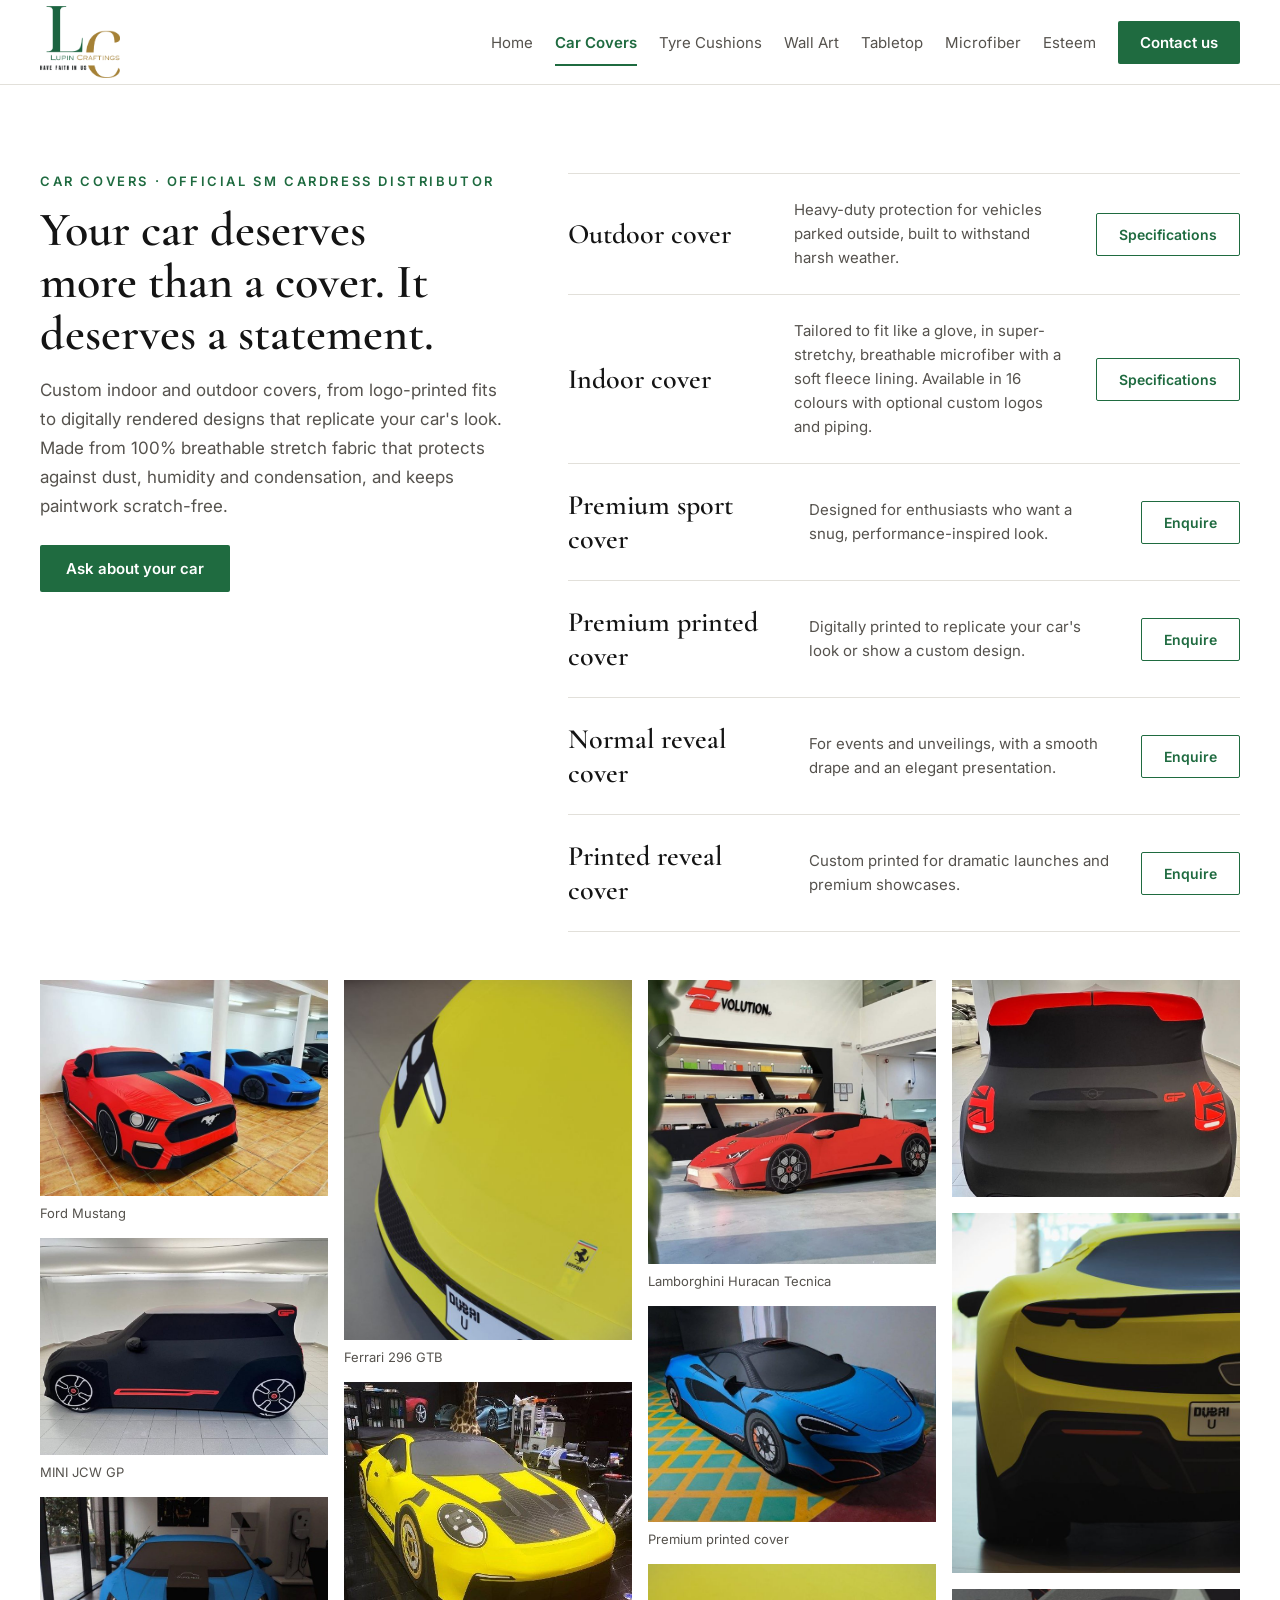
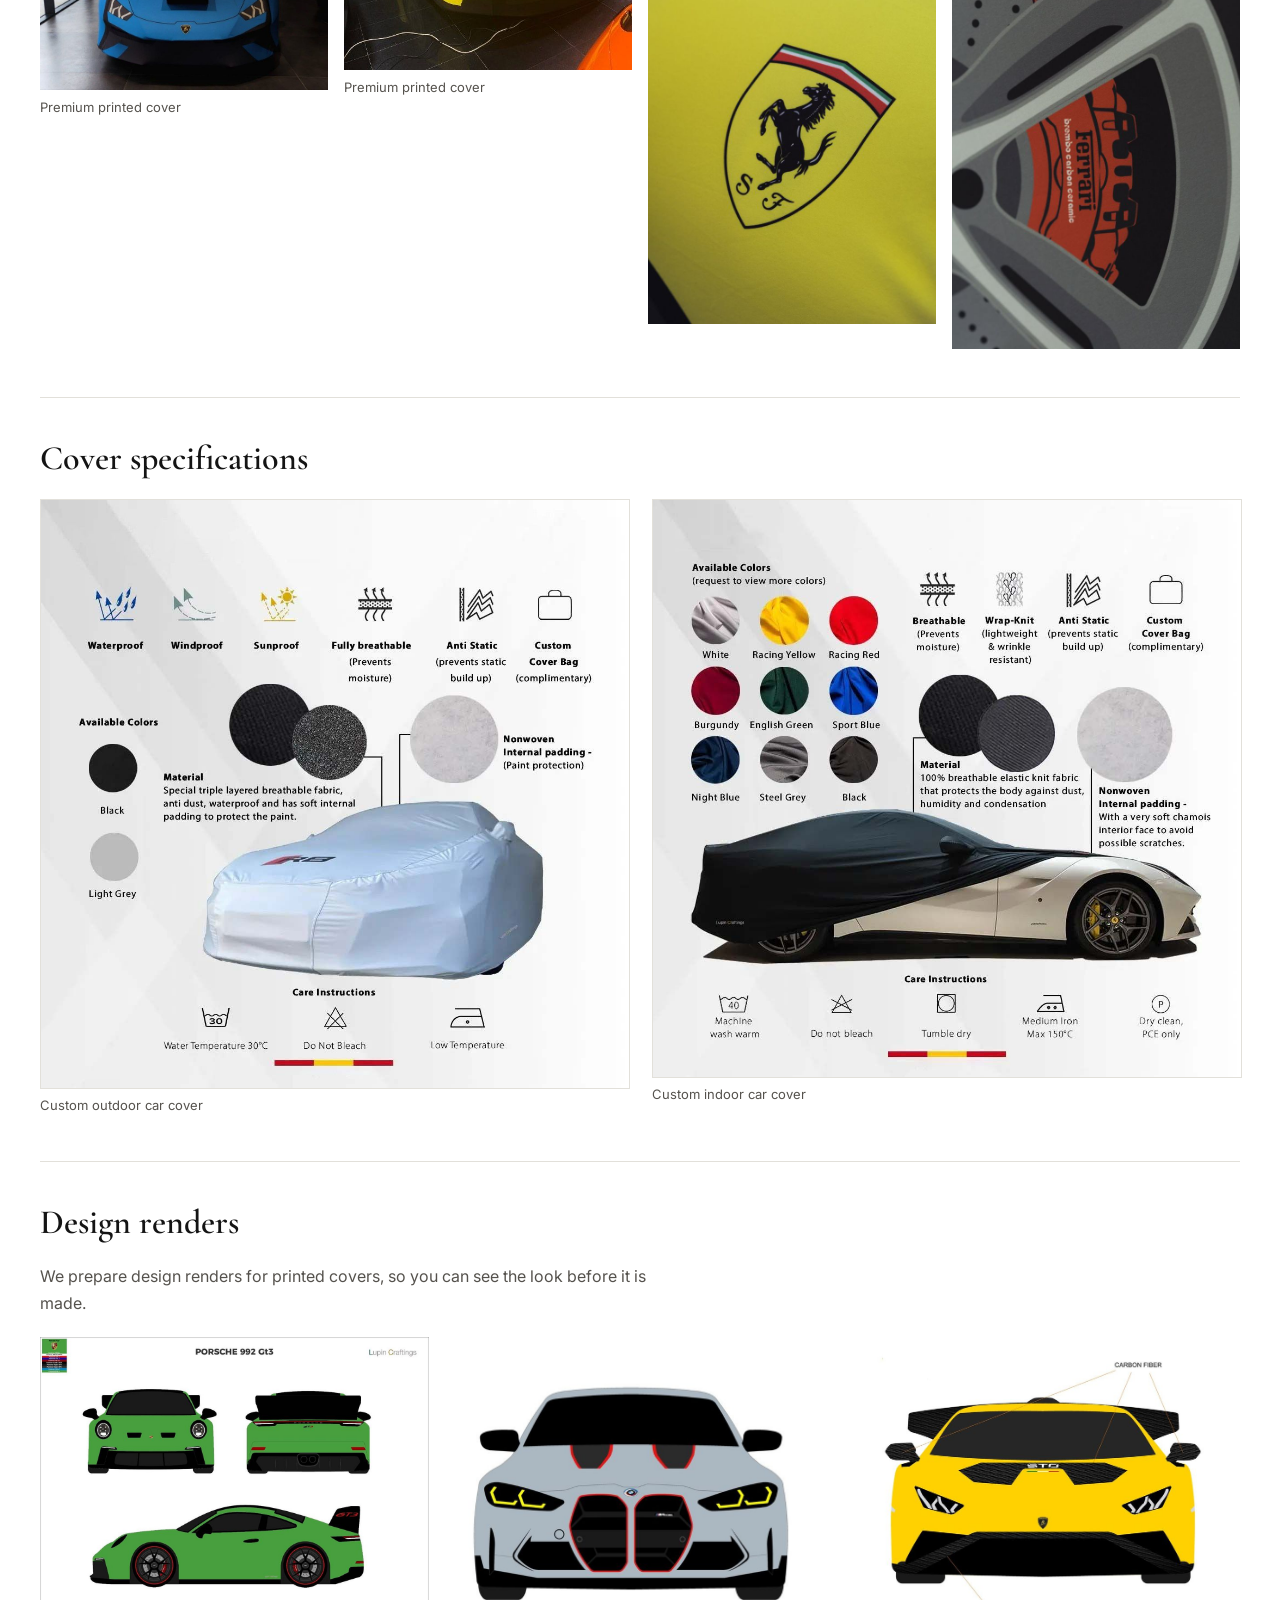
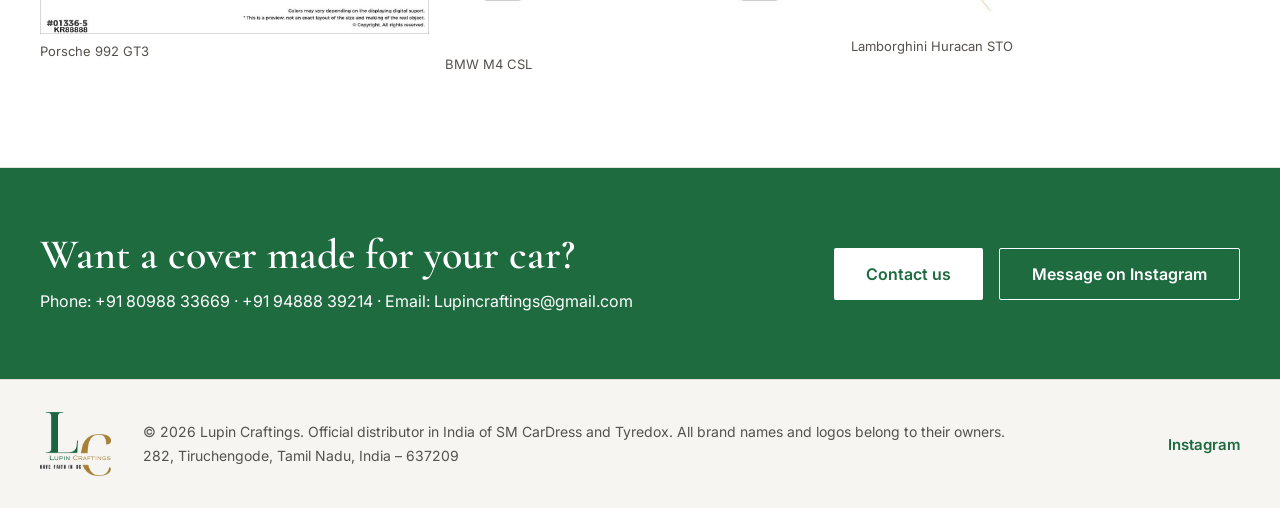
==== car-covers.html @ 6bae972b "Add files via upload" ====
<!doctype html>
<html lang="en">
<head>
<meta charset="utf-8">
<meta name="viewport" content="width=device-width, initial-scale=1">
<title>Car Covers | Lupin Craftings</title>
<meta name="description" content="Custom indoor and outdoor car covers. Official SM CarDress distributor in India.">
<link rel="icon" href="images/lc-logo.png">
<link rel="preconnect" href="https://fonts.googleapis.com">
<link rel="preconnect" href="https://fonts.gstatic.com" crossorigin>
<link rel="stylesheet" href="https://fonts.googleapis.com/css2?family=Cormorant+Garamond:wght@500;600;700&family=Inter:wght@400;500;600&display=swap">
<link rel="stylesheet" href="css/style.css">
</head>
<body>
<div style="width:100%;background:#FFFFFF;color:#141414;font-family:'Inter',system-ui,sans-serif">

  <div id="site-header" data-active="covers"></div>

  <!-- CAR COVERS -->
  <div id="covers" style="border-bottom:1px solid #E2E0DA">
    <div style="max-width:1200px;margin:0 auto;padding:88px 24px;display:flex;flex-direction:column;gap:48px">
<div style="display:flex;flex-wrap:wrap;gap:56px"><div style="flex:1 1 340px;min-width:0;display:flex;flex-direction:column;gap:16px"><div style="font-size:13px;font-weight:600;letter-spacing:0.2em;text-transform:uppercase;color:#1F6B40">Car covers · Official SM CarDress distributor</div><h1 style="margin:0;font-family:'Cormorant Garamond',serif;font-weight:600;font-size:48px;line-height:1.08;text-wrap:balance">Your car deserves more than a cover. It deserves a statement.</h1><p style="margin:0;font-size:17px;line-height:1.7;color:#55524D">Custom indoor and outdoor covers, from logo-printed fits to digitally rendered designs that replicate your car's look. Made from 100% breathable stretch fabric that protects against dust, humidity and condensation, and keeps paintwork scratch-free.</p><div style="padding-top:8px"><a href="contact.html" style="display:inline-block;padding:14px 26px;background:#1F6B40;color:#FFFFFF;font-weight:600;font-size:15px;border-radius:2px">Ask about your car</a></div></div><div style="flex:1.6 1 460px;min-width:0;display:flex;flex-direction:column"><div style="display:flex;flex-wrap:wrap;align-items:center;gap:12px 28px;padding:24px 0;border-top:1px solid #E2E0DA"><h3 style="margin:0;flex:1 1 180px;min-width:0;font-family:'Cormorant Garamond',serif;font-weight:600;font-size:28px">Outdoor cover</h3><p style="margin:0;flex:2 1 240px;min-width:0;font-size:15px;line-height:1.6;color:#55524D">Heavy-duty protection for vehicles parked outside, built to withstand harsh weather.</p><a href="#cover-specs" style="padding:12px 22px;border:1px solid #1F6B40;color:#1F6B40;font-weight:600;font-size:14px;border-radius:2px">Specifications</a></div><div style="display:flex;flex-wrap:wrap;align-items:center;gap:12px 28px;padding:24px 0;border-top:1px solid #E2E0DA"><h3 style="margin:0;flex:1 1 180px;min-width:0;font-family:'Cormorant Garamond',serif;font-weight:600;font-size:28px">Indoor cover</h3><p style="margin:0;flex:2 1 240px;min-width:0;font-size:15px;line-height:1.6;color:#55524D">Tailored to fit like a glove, in super-stretchy, breathable microfiber with a soft fleece lining. Available in 16 colours with optional custom logos and piping.</p><a href="#cover-specs" style="padding:12px 22px;border:1px solid #1F6B40;color:#1F6B40;font-weight:600;font-size:14px;border-radius:2px">Specifications</a></div><div style="display:flex;flex-wrap:wrap;align-items:center;gap:12px 28px;padding:24px 0;border-top:1px solid #E2E0DA"><h3 style="margin:0;flex:1 1 180px;min-width:0;font-family:'Cormorant Garamond',serif;font-weight:600;font-size:28px">Premium sport cover</h3><p style="margin:0;flex:2 1 240px;min-width:0;font-size:15px;line-height:1.6;color:#55524D">Designed for enthusiasts who want a snug, performance-inspired look.</p><a href="contact.html" style="padding:12px 22px;border:1px solid #1F6B40;color:#1F6B40;font-weight:600;font-size:14px;border-radius:2px">Enquire</a></div><div style="display:flex;flex-wrap:wrap;align-items:center;gap:12px 28px;padding:24px 0;border-top:1px solid #E2E0DA"><h3 style="margin:0;flex:1 1 180px;min-width:0;font-family:'Cormorant Garamond',serif;font-weight:600;font-size:28px">Premium printed cover</h3><p style="margin:0;flex:2 1 240px;min-width:0;font-size:15px;line-height:1.6;color:#55524D">Digitally printed to replicate your car's look or show a custom design.</p><a href="contact.html" style="padding:12px 22px;border:1px solid #1F6B40;color:#1F6B40;font-weight:600;font-size:14px;border-radius:2px">Enquire</a></div><div style="display:flex;flex-wrap:wrap;align-items:center;gap:12px 28px;padding:24px 0;border-top:1px solid #E2E0DA"><h3 style="margin:0;flex:1 1 180px;min-width:0;font-family:'Cormorant Garamond',serif;font-weight:600;font-size:28px">Normal reveal cover</h3><p style="margin:0;flex:2 1 240px;min-width:0;font-size:15px;line-height:1.6;color:#55524D">For events and unveilings, with a smooth drape and an elegant presentation.</p><a href="contact.html" style="padding:12px 22px;border:1px solid #1F6B40;color:#1F6B40;font-weight:600;font-size:14px;border-radius:2px">Enquire</a></div><div style="display:flex;flex-wrap:wrap;align-items:center;gap:12px 28px;padding:24px 0;border-top:1px solid #E2E0DA;border-bottom:1px solid #E2E0DA"><h3 style="margin:0;flex:1 1 180px;min-width:0;font-family:'Cormorant Garamond',serif;font-weight:600;font-size:28px">Printed reveal cover</h3><p style="margin:0;flex:2 1 240px;min-width:0;font-size:15px;line-height:1.6;color:#55524D">Custom printed for dramatic launches and premium showcases.</p><a href="contact.html" style="padding:12px 22px;border:1px solid #1F6B40;color:#1F6B40;font-weight:600;font-size:14px;border-radius:2px">Enquire</a></div></div></div><div style="columns:260px;column-gap:16px"><figure style="margin:0 0 16px;break-inside:avoid"><img src="images/cc-mustang.jpg" alt="Printed car cover on a red Ford Mustang" loading="lazy" style="display:block;width:100%;height:auto;background:#ECEBE7"><figcaption style="padding-top:8px;font-size:13px;line-height:1.4;color:#55524D">Ford Mustang</figcaption></figure><figure style="margin:0 0 16px;break-inside:avoid"><img src="images/cc-mini-side.jpg" alt="Black printed cover with red details on a MINI JCW GP" loading="lazy" style="display:block;width:100%;height:auto;background:#ECEBE7"><figcaption style="padding-top:8px;font-size:13px;line-height:1.4;color:#55524D">MINI JCW GP</figcaption></figure><figure style="margin:0 0 16px;break-inside:avoid"><img src="images/cc-lambo-blue.jpg" alt="Blue printed cover on a Lamborghini Huracan" loading="lazy" style="display:block;width:100%;height:auto;background:#ECEBE7"><figcaption style="padding-top:8px;font-size:13px;line-height:1.4;color:#55524D">Premium printed cover</figcaption></figure><figure style="margin:0 0 16px;break-inside:avoid"><img src="images/cc-ferrari-nose.jpg" alt="Yellow printed cover on a Ferrari 296 GTB, front" loading="lazy" style="display:block;width:100%;height:auto;background:#ECEBE7"><figcaption style="padding-top:8px;font-size:13px;line-height:1.4;color:#55524D">Ferrari 296 GTB</figcaption></figure><figure style="margin:0 0 16px;break-inside:avoid"><img src="images/cc-911-yellow.jpg" alt="Yellow and carbon printed cover on a Porsche 911" loading="lazy" style="display:block;width:100%;height:auto;background:#ECEBE7"><figcaption style="padding-top:8px;font-size:13px;line-height:1.4;color:#55524D">Premium printed cover</figcaption></figure><figure style="margin:0 0 16px;break-inside:avoid"><img src="images/cc-huracan-2.jpg" alt="Red printed cover on a Lamborghini Huracan Tecnica" loading="lazy" style="display:block;width:100%;height:auto;background:#ECEBE7"><figcaption style="padding-top:8px;font-size:13px;line-height:1.4;color:#55524D">Lamborghini Huracan Tecnica</figcaption></figure><figure style="margin:0 0 16px;break-inside:avoid"><img src="images/cc-mclaren.jpg" alt="Blue printed cover on a McLaren" loading="lazy" style="display:block;width:100%;height:auto;background:#ECEBE7"><figcaption style="padding-top:8px;font-size:13px;line-height:1.4;color:#55524D">Premium printed cover</figcaption></figure><figure style="margin:0 0 16px;break-inside:avoid"><img src="images/cc-ferrari-badge.jpg" alt="Printed Ferrari badge on a yellow car cover" loading="lazy" style="display:block;width:100%;height:auto;background:#ECEBE7"></figure><figure style="margin:0 0 16px;break-inside:avoid"><img src="images/cc-mini-rear.jpg" alt="MINI JCW GP cover, rear view with printed tail lights" loading="lazy" style="display:block;width:100%;height:auto;background:#ECEBE7"></figure><figure style="margin:0 0 16px;break-inside:avoid"><img src="images/cc-ferrari-rear.jpg" alt="Yellow Ferrari 296 GTB cover, rear view" loading="lazy" style="display:block;width:100%;height:auto;background:#ECEBE7"></figure><figure style="margin:0 0 16px;break-inside:avoid"><img src="images/cc-ferrari-wheel.jpg" alt="Printed wheel and brake caliper detail on a cover" loading="lazy" style="display:block;width:100%;height:auto;background:#ECEBE7"></figure></div><div id="cover-specs" style="display:flex;flex-direction:column;gap:20px;border-top:1px solid #E2E0DA;padding-top:40px">
        <h3 style="margin:0;font-family:'Cormorant Garamond',serif;font-weight:600;font-size:34px">Cover specifications</h3>
        <div style="display:flex;flex-wrap:wrap;gap:24px">
          <figure style="flex:1 1 380px;min-width:0;margin:0"><img src="images/spec-outdoor.jpg" alt="Custom outdoor car cover specifications: waterproof, windproof, sunproof, breathable, anti-static, colours and care" loading="lazy" style="display:block;width:100%;height:auto;border:1px solid #E2E0DA"><figcaption style="padding-top:8px;font-size:13px;color:#55524D">Custom outdoor car cover</figcaption></figure>
          <figure style="flex:1 1 380px;min-width:0;margin:0"><img src="images/spec-indoor.jpg" alt="Custom indoor car cover specifications: breathable, wrap-knit, anti-static, colours and care" loading="lazy" style="display:block;width:100%;height:auto;border:1px solid #E2E0DA"><figcaption style="padding-top:8px;font-size:13px;color:#55524D">Custom indoor car cover</figcaption></figure>
        </div>
      </div>
      <div style="display:flex;flex-direction:column;gap:20px;border-top:1px solid #E2E0DA;padding-top:40px">
        <h3 style="margin:0;font-family:'Cormorant Garamond',serif;font-weight:600;font-size:34px">Design renders</h3>
        <p style="margin:0;font-size:16px;line-height:1.7;color:#55524D;max-width:640px">We prepare design renders for printed covers, so you can see the look before it is made.</p>
        <div style="columns:300px;column-gap:16px"><figure style="margin:0 0 16px;break-inside:avoid"><img src="images/render-gt3.jpg" alt="Render of a green Porsche 992 GT3 in front, rear and side views" loading="lazy" style="display:block;width:100%;height:auto;background:#ECEBE7"><figcaption style="padding-top:8px;font-size:13px;line-height:1.4;color:#55524D">Porsche 992 GT3</figcaption></figure><figure style="margin:0 0 16px;break-inside:avoid"><img src="images/render-m4.jpg" alt="Render of a grey BMW M4 CSL front view" loading="lazy" style="display:block;width:100%;height:auto;background:#ECEBE7"><figcaption style="padding-top:8px;font-size:13px;line-height:1.4;color:#55524D">BMW M4 CSL</figcaption></figure><figure style="margin:0 0 16px;break-inside:avoid"><img src="images/render-sto.jpg" alt="Render of a yellow Lamborghini Huracan STO front view" loading="lazy" style="display:block;width:100%;height:auto;background:#ECEBE7"><figcaption style="padding-top:8px;font-size:13px;line-height:1.4;color:#55524D">Lamborghini Huracan STO</figcaption></figure></div>
      </div>
    </div>
  </div>

  <!-- ENQUIRE -->
  <div style="background:#1F6B40;color:#FFFFFF">
    <div style="max-width:1200px;margin:0 auto;padding:64px 24px;display:flex;flex-wrap:wrap;align-items:center;justify-content:space-between;gap:28px">
      <div style="flex:1 1 420px;min-width:0;display:flex;flex-direction:column;gap:10px">
        <h2 style="margin:0;font-family:'Cormorant Garamond',serif;font-weight:600;font-size:42px;line-height:1.1;text-wrap:balance">Want a cover made for your car?</h2>
        <p style="margin:0;font-size:16px;line-height:1.7"><span data-contact-line></span></p>
      </div>
      <div style="display:flex;flex-wrap:wrap;gap:16px">
        <a href="contact.html" style="padding:16px 32px;background:#FFFFFF;color:#1F6B40;font-weight:600;font-size:16px;border-radius:2px">Contact us</a>
        <a href="https://www.instagram.com/lupin_craftings/" data-instagram style="padding:15px 32px;border:1px solid #FFFFFF;color:#FFFFFF;font-weight:600;font-size:16px;border-radius:2px">Message on Instagram</a>
      </div>
    </div>
  </div>

  <div id="site-footer"></div>

</div>
<script src="js/content.js"></script>
<script src="js/site.js"></script>
</body>
</html>
---- css/style.css ----
body{margin:0;background:#FFFFFF;font-family:'Inter',system-ui,sans-serif;color:#141414}
img{max-width:100%}
[hidden]{display:none!important}
a{color:inherit;text-decoration:none}
a:hover{opacity:.85}
a:focus-visible{outline:2px solid #1F6B40;outline-offset:3px}
button:focus-visible{outline:2px solid #1F6B40;outline-offset:3px}
@keyframes lc-scroll{from{transform:translateX(0)}to{transform:translateX(-50%)}}
.lc-track{animation:lc-scroll 36s linear infinite}
.lc-track:hover{animation-play-state:paused}
@media (prefers-reduced-motion: reduce){.lc-track{animation:none}}

/* Wall art cards: compact on laptops, two per row on phones */
.wa-grid{display:grid;grid-template-columns:repeat(auto-fill,minmax(230px,1fr));gap:20px}
.wa-card{min-width:0;border:1px solid #E2E0DA;display:flex;flex-direction:column;background:#FFFFFF}
.wa-body{padding:16px;display:flex;flex-direction:column;gap:12px;flex:1}
.wa-name{margin:0;font-family:'Cormorant Garamond',serif;font-weight:600;font-size:22px;line-height:1.15}
@media (max-width:640px){
  .wa-grid{grid-template-columns:repeat(2,minmax(0,1fr));gap:12px}
  .wa-body{padding:12px;gap:10px}
  .wa-name{font-size:18px}
  .wa-body button{padding:8px 10px!important;min-height:40px!important;font-size:13px!important}
  .wa-body p{font-size:12.5px!important}
}
@media (max-width:640px){ .wa-feat{height:110px!important} }
.home-grid{display:grid;grid-template-columns:repeat(auto-fill,minmax(240px,1fr));gap:20px}
.home-grid a>div{padding:18px!important}
@media (max-width:640px){
  .home-grid{grid-template-columns:repeat(2,minmax(0,1fr));gap:12px}
  .home-grid a>div{padding:12px!important}
  .home-grid h3{font-size:20px!important}
  .home-grid p{font-size:13px!important}
  .home-h1{font-size:40px!important}
}
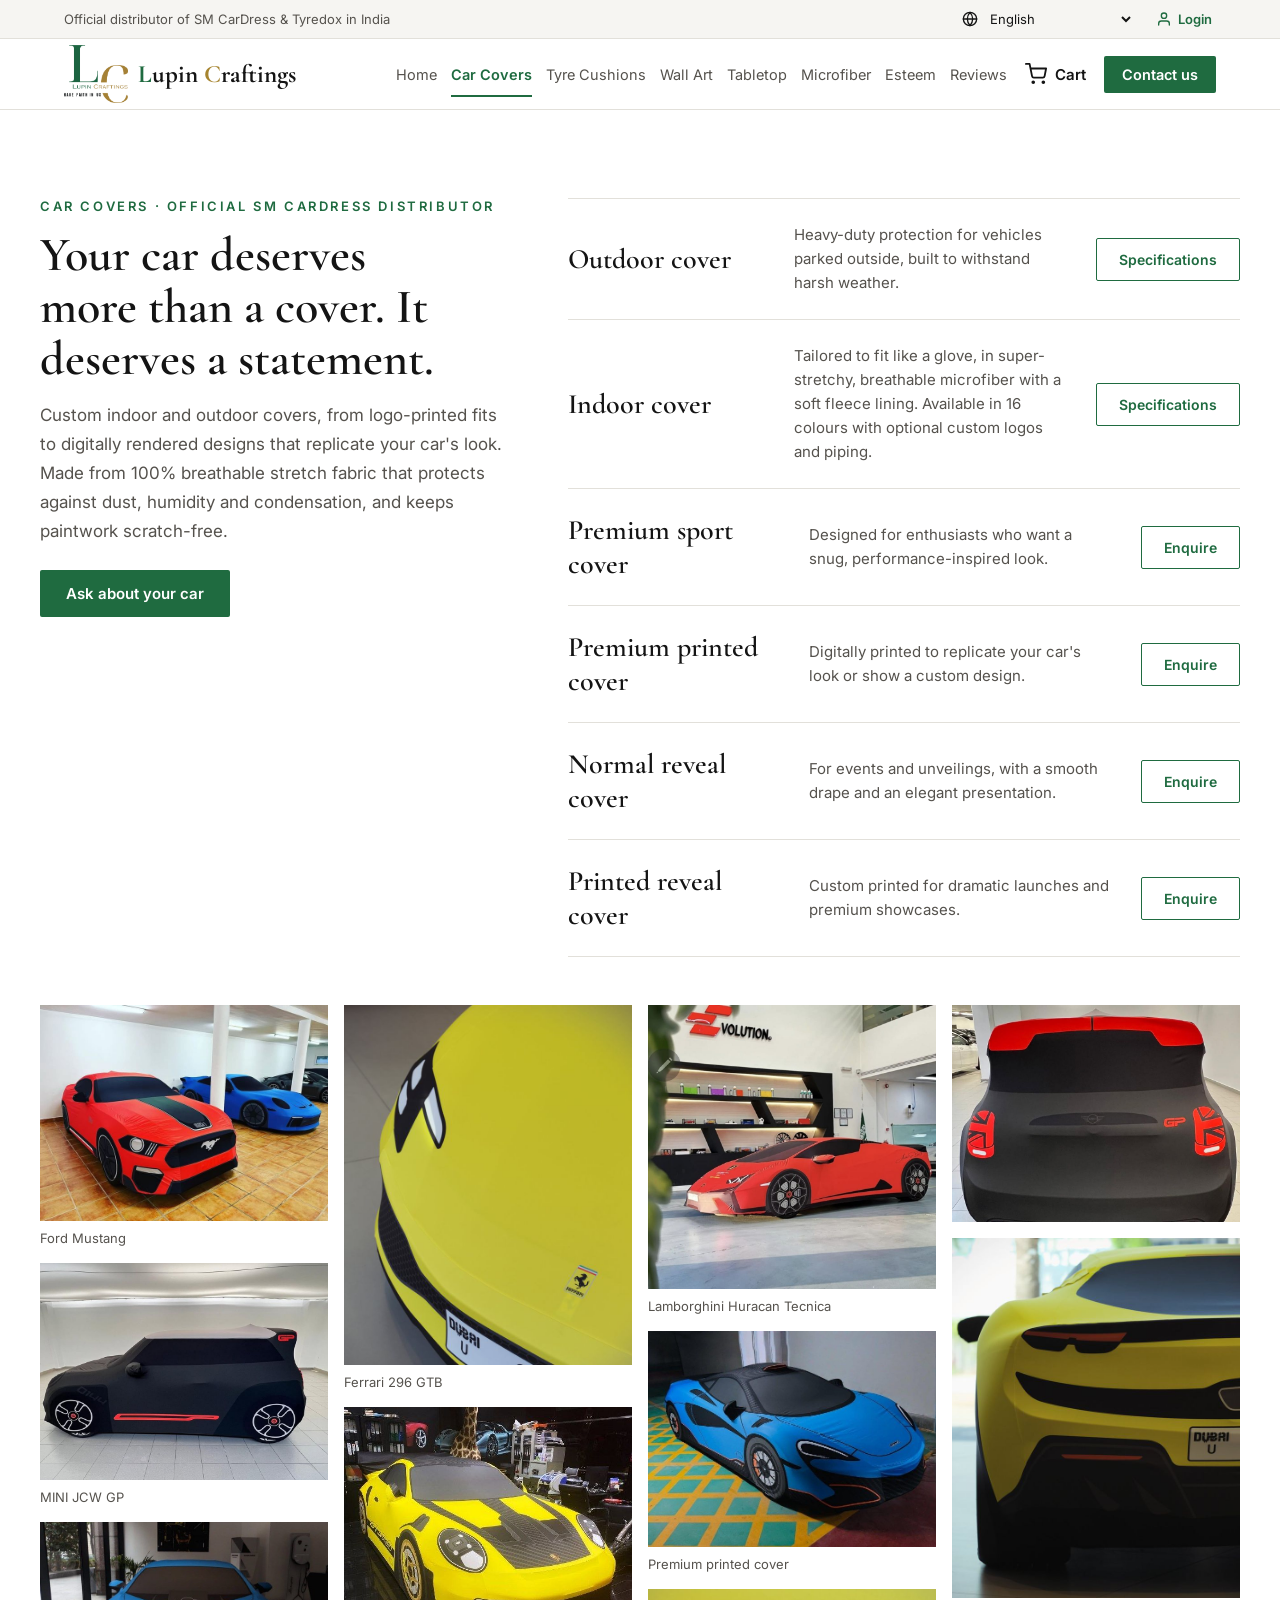
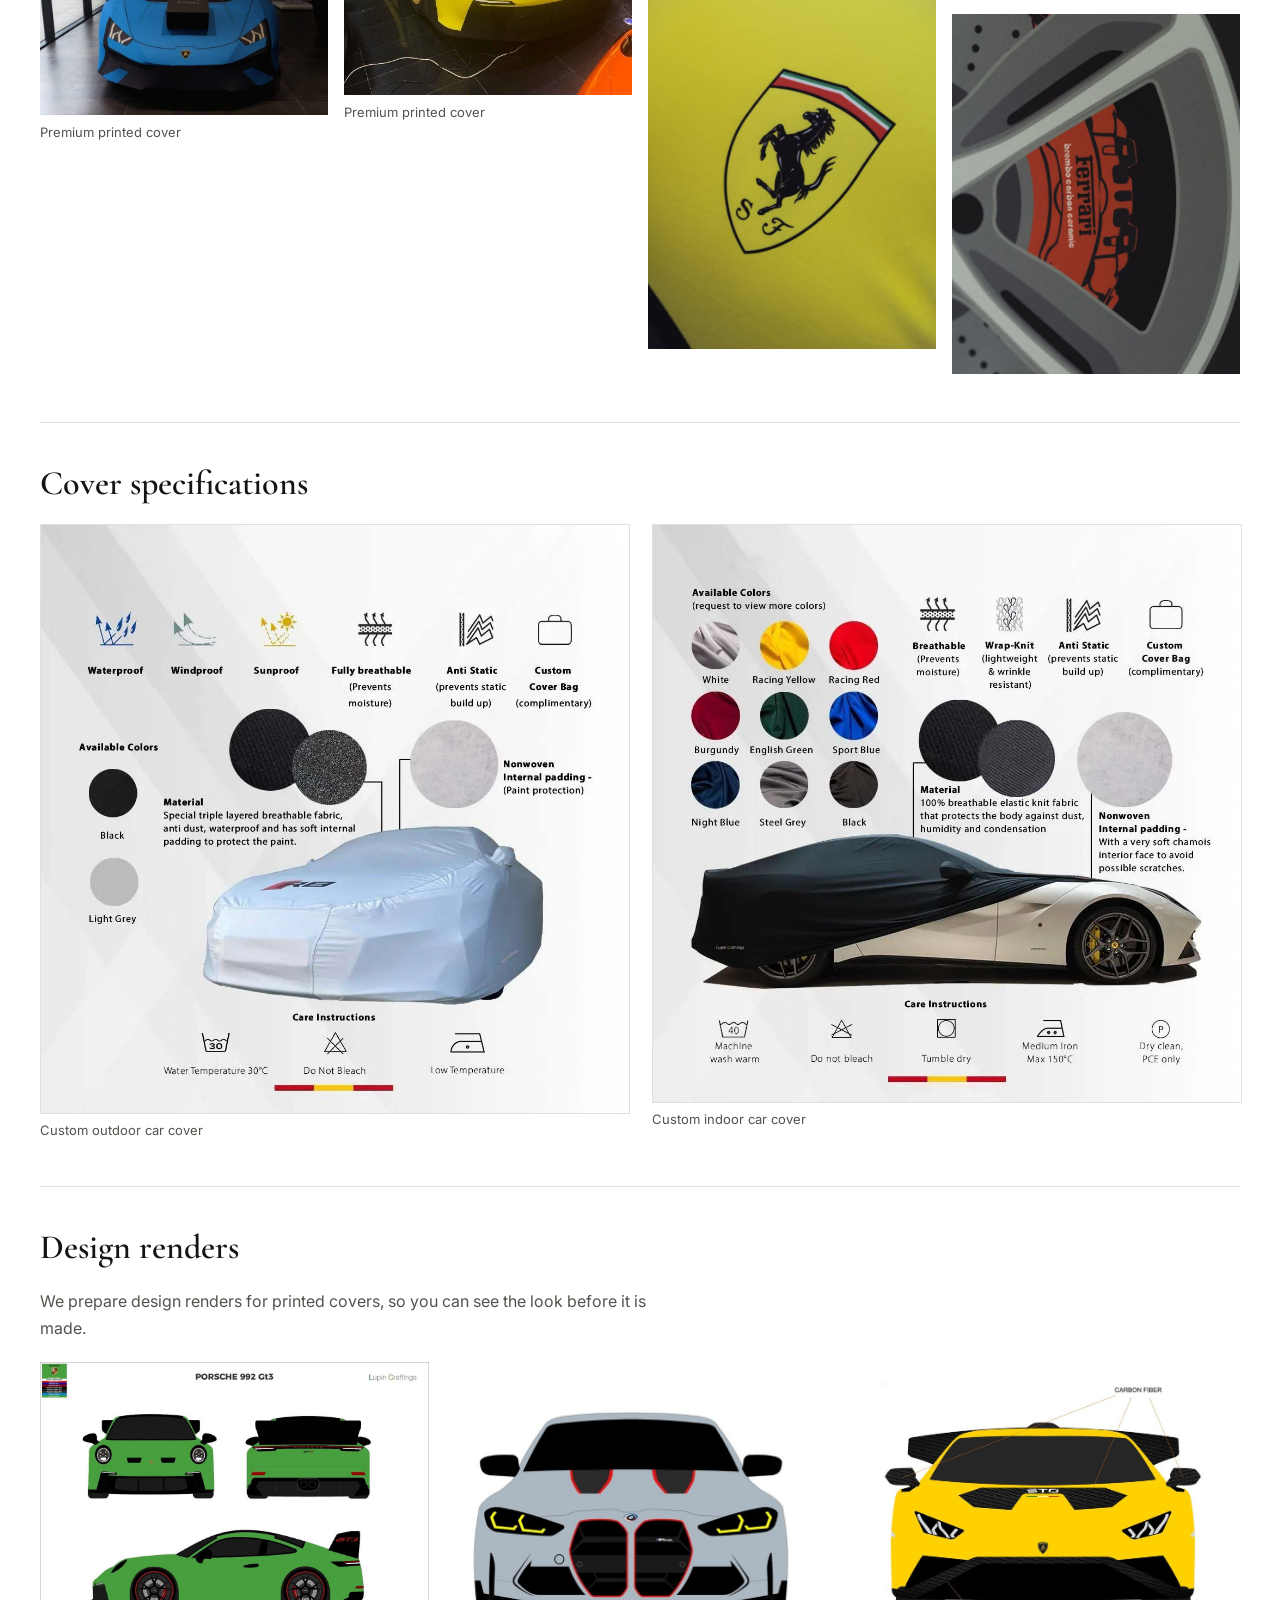
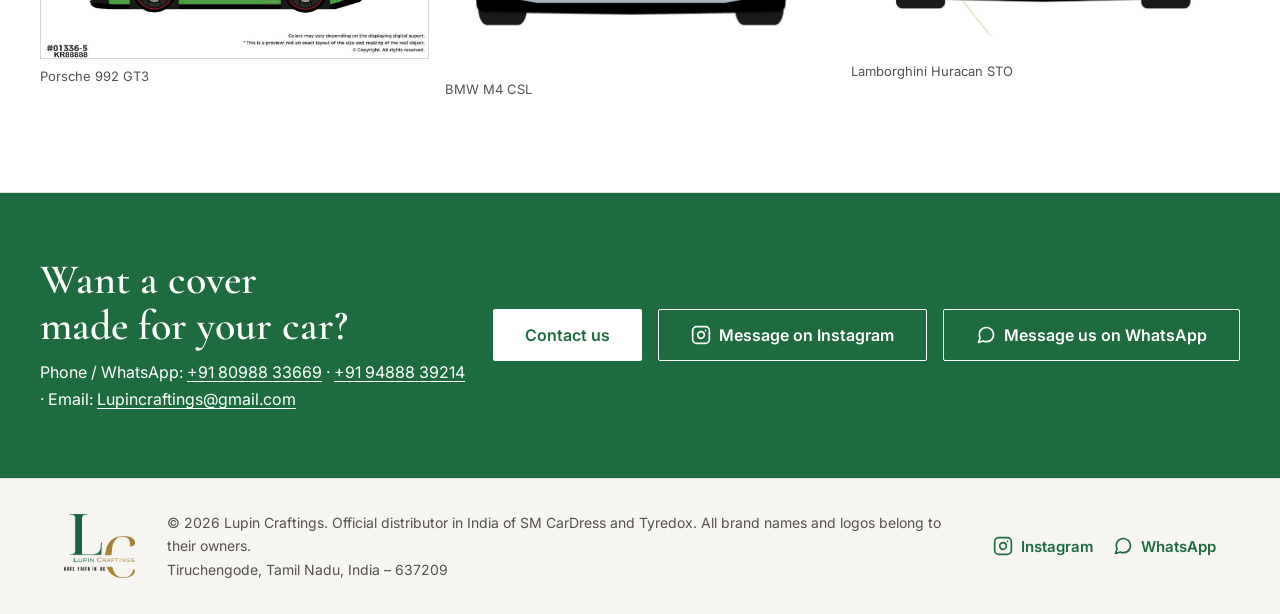
==== commit f4fd1374: "Add cart dropdown, WhatsApp/Instagram links, language switch, login, reviews - Header: brand name (g" ====
--- a/car-covers.html
+++ b/car-covers.html
@@ -19,7 +19,7 @@
   <!-- CAR COVERS -->
   <div id="covers" style="border-bottom:1px solid #E2E0DA">
     <div style="max-width:1200px;margin:0 auto;padding:88px 24px;display:flex;flex-direction:column;gap:48px">
-<div style="display:flex;flex-wrap:wrap;gap:56px"><div style="flex:1 1 340px;min-width:0;display:flex;flex-direction:column;gap:16px"><div style="font-size:13px;font-weight:600;letter-spacing:0.2em;text-transform:uppercase;color:#1F6B40">Car covers · Official SM CarDress distributor</div><h1 style="margin:0;font-family:'Cormorant Garamond',serif;font-weight:600;font-size:48px;line-height:1.08;text-wrap:balance">Your car deserves more than a cover. It deserves a statement.</h1><p style="margin:0;font-size:17px;line-height:1.7;color:#55524D">Custom indoor and outdoor covers, from logo-printed fits to digitally rendered designs that replicate your car's look. Made from 100% breathable stretch fabric that protects against dust, humidity and condensation, and keeps paintwork scratch-free.</p><div style="padding-top:8px"><a href="contact.html" style="display:inline-block;padding:14px 26px;background:#1F6B40;color:#FFFFFF;font-weight:600;font-size:15px;border-radius:2px">Ask about your car</a></div></div><div style="flex:1.6 1 460px;min-width:0;display:flex;flex-direction:column"><div style="display:flex;flex-wrap:wrap;align-items:center;gap:12px 28px;padding:24px 0;border-top:1px solid #E2E0DA"><h3 style="margin:0;flex:1 1 180px;min-width:0;font-family:'Cormorant Garamond',serif;font-weight:600;font-size:28px">Outdoor cover</h3><p style="margin:0;flex:2 1 240px;min-width:0;font-size:15px;line-height:1.6;color:#55524D">Heavy-duty protection for vehicles parked outside, built to withstand harsh weather.</p><a href="#cover-specs" style="padding:12px 22px;border:1px solid #1F6B40;color:#1F6B40;font-weight:600;font-size:14px;border-radius:2px">Specifications</a></div><div style="display:flex;flex-wrap:wrap;align-items:center;gap:12px 28px;padding:24px 0;border-top:1px solid #E2E0DA"><h3 style="margin:0;flex:1 1 180px;min-width:0;font-family:'Cormorant Garamond',serif;font-weight:600;font-size:28px">Indoor cover</h3><p style="margin:0;flex:2 1 240px;min-width:0;font-size:15px;line-height:1.6;color:#55524D">Tailored to fit like a glove, in super-stretchy, breathable microfiber with a soft fleece lining. Available in 16 colours with optional custom logos and piping.</p><a href="#cover-specs" style="padding:12px 22px;border:1px solid #1F6B40;color:#1F6B40;font-weight:600;font-size:14px;border-radius:2px">Specifications</a></div><div style="display:flex;flex-wrap:wrap;align-items:center;gap:12px 28px;padding:24px 0;border-top:1px solid #E2E0DA"><h3 style="margin:0;flex:1 1 180px;min-width:0;font-family:'Cormorant Garamond',serif;font-weight:600;font-size:28px">Premium sport cover</h3><p style="margin:0;flex:2 1 240px;min-width:0;font-size:15px;line-height:1.6;color:#55524D">Designed for enthusiasts who want a snug, performance-inspired look.</p><a href="contact.html" style="padding:12px 22px;border:1px solid #1F6B40;color:#1F6B40;font-weight:600;font-size:14px;border-radius:2px">Enquire</a></div><div style="display:flex;flex-wrap:wrap;align-items:center;gap:12px 28px;padding:24px 0;border-top:1px solid #E2E0DA"><h3 style="margin:0;flex:1 1 180px;min-width:0;font-family:'Cormorant Garamond',serif;font-weight:600;font-size:28px">Premium printed cover</h3><p style="margin:0;flex:2 1 240px;min-width:0;font-size:15px;line-height:1.6;color:#55524D">Digitally printed to replicate your car's look or show a custom design.</p><a href="contact.html" style="padding:12px 22px;border:1px solid #1F6B40;color:#1F6B40;font-weight:600;font-size:14px;border-radius:2px">Enquire</a></div><div style="display:flex;flex-wrap:wrap;align-items:center;gap:12px 28px;padding:24px 0;border-top:1px solid #E2E0DA"><h3 style="margin:0;flex:1 1 180px;min-width:0;font-family:'Cormorant Garamond',serif;font-weight:600;font-size:28px">Normal reveal cover</h3><p style="margin:0;flex:2 1 240px;min-width:0;font-size:15px;line-height:1.6;color:#55524D">For events and unveilings, with a smooth drape and an elegant presentation.</p><a href="contact.html" style="padding:12px 22px;border:1px solid #1F6B40;color:#1F6B40;font-weight:600;font-size:14px;border-radius:2px">Enquire</a></div><div style="display:flex;flex-wrap:wrap;align-items:center;gap:12px 28px;padding:24px 0;border-top:1px solid #E2E0DA;border-bottom:1px solid #E2E0DA"><h3 style="margin:0;flex:1 1 180px;min-width:0;font-family:'Cormorant Garamond',serif;font-weight:600;font-size:28px">Printed reveal cover</h3><p style="margin:0;flex:2 1 240px;min-width:0;font-size:15px;line-height:1.6;color:#55524D">Custom printed for dramatic launches and premium showcases.</p><a href="contact.html" style="padding:12px 22px;border:1px solid #1F6B40;color:#1F6B40;font-weight:600;font-size:14px;border-radius:2px">Enquire</a></div></div></div><div style="columns:260px;column-gap:16px"><figure style="margin:0 0 16px;break-inside:avoid"><img src="images/cc-mustang.jpg" alt="Printed car cover on a red Ford Mustang" loading="lazy" style="display:block;width:100%;height:auto;background:#ECEBE7"><figcaption style="padding-top:8px;font-size:13px;line-height:1.4;color:#55524D">Ford Mustang</figcaption></figure><figure style="margin:0 0 16px;break-inside:avoid"><img src="images/cc-mini-side.jpg" alt="Black printed cover with red details on a MINI JCW GP" loading="lazy" style="display:block;width:100%;height:auto;background:#ECEBE7"><figcaption style="padding-top:8px;font-size:13px;line-height:1.4;color:#55524D">MINI JCW GP</figcaption></figure><figure style="margin:0 0 16px;break-inside:avoid"><img src="images/cc-lambo-blue.jpg" alt="Blue printed cover on a Lamborghini Huracan" loading="lazy" style="display:block;width:100%;height:auto;background:#ECEBE7"><figcaption style="padding-top:8px;font-size:13px;line-height:1.4;color:#55524D">Premium printed cover</figcaption></figure><figure style="margin:0 0 16px;break-inside:avoid"><img src="images/cc-ferrari-nose.jpg" alt="Yellow printed cover on a Ferrari 296 GTB, front" loading="lazy" style="display:block;width:100%;height:auto;background:#ECEBE7"><figcaption style="padding-top:8px;font-size:13px;line-height:1.4;color:#55524D">Ferrari 296 GTB</figcaption></figure><figure style="margin:0 0 16px;break-inside:avoid"><img src="images/cc-911-yellow.jpg" alt="Yellow and carbon printed cover on a Porsche 911" loading="lazy" style="display:block;width:100%;height:auto;background:#ECEBE7"><figcaption style="padding-top:8px;font-size:13px;line-height:1.4;color:#55524D">Premium printed cover</figcaption></figure><figure style="margin:0 0 16px;break-inside:avoid"><img src="images/cc-huracan-2.jpg" alt="Red printed cover on a Lamborghini Huracan Tecnica" loading="lazy" style="display:block;width:100%;height:auto;background:#ECEBE7"><figcaption style="padding-top:8px;font-size:13px;line-height:1.4;color:#55524D">Lamborghini Huracan Tecnica</figcaption></figure><figure style="margin:0 0 16px;break-inside:avoid"><img src="images/cc-mclaren.jpg" alt="Blue printed cover on a McLaren" loading="lazy" style="display:block;width:100%;height:auto;background:#ECEBE7"><figcaption style="padding-top:8px;font-size:13px;line-height:1.4;color:#55524D">Premium printed cover</figcaption></figure><figure style="margin:0 0 16px;break-inside:avoid"><img src="images/cc-ferrari-badge.jpg" alt="Printed Ferrari badge on a yellow car cover" loading="lazy" style="display:block;width:100%;height:auto;background:#ECEBE7"></figure><figure style="margin:0 0 16px;break-inside:avoid"><img src="images/cc-mini-rear.jpg" alt="MINI JCW GP cover, rear view with printed tail lights" loading="lazy" style="display:block;width:100%;height:auto;background:#ECEBE7"></figure><figure style="margin:0 0 16px;break-inside:avoid"><img src="images/cc-ferrari-rear.jpg" alt="Yellow Ferrari 296 GTB cover, rear view" loading="lazy" style="display:block;width:100%;height:auto;background:#ECEBE7"></figure><figure style="margin:0 0 16px;break-inside:avoid"><img src="images/cc-ferrari-wheel.jpg" alt="Printed wheel and brake caliper detail on a cover" loading="lazy" style="display:block;width:100%;height:auto;background:#ECEBE7"></figure></div><div id="cover-specs" style="display:flex;flex-direction:column;gap:20px;border-top:1px solid #E2E0DA;padding-top:40px">
+<div style="display:flex;flex-wrap:wrap;gap:56px"><div style="flex:1 1 340px;min-width:0;display:flex;flex-direction:column;gap:16px"><div style="font-size:13px;font-weight:600;letter-spacing:0.2em;text-transform:uppercase;color:#1F6B40">Car covers · Official SM CarDress distributor</div><h1 style="margin:0;font-family:'Cormorant Garamond',serif;font-weight:600;font-size:48px;line-height:1.08;text-wrap:balance">Your car deserves more than a cover. It deserves a statement.</h1><p style="margin:0;font-size:17px;line-height:1.7;color:#55524D">Custom indoor and outdoor covers, from logo-printed fits to digitally rendered designs that replicate your car's look. Made from 100% breathable stretch fabric that protects against dust, humidity and condensation, and keeps paintwork scratch-free.</p><div style="padding-top:8px"><a href="contact.html" style="display:inline-block;padding:14px 26px;background:#1F6B40;color:#FFFFFF;font-weight:600;font-size:15px;border-radius:2px">Ask about your car</a></div></div><div style="flex:1.6 1 460px;min-width:0;display:flex;flex-direction:column"><div style="display:flex;flex-wrap:wrap;align-items:center;gap:12px 28px;padding:24px 0;border-top:1px solid #E2E0DA"><h3 style="margin:0;flex:1 1 180px;min-width:0;font-family:'Cormorant Garamond',serif;font-weight:600;font-size:28px">Outdoor cover</h3><p style="margin:0;flex:2 1 240px;min-width:0;font-size:15px;line-height:1.6;color:#55524D">Heavy-duty protection for vehicles parked outside, built to withstand harsh weather.</p><a href="#cover-specs" class="btn-o" style="padding:12px 22px;border:1px solid #1F6B40;color:#1F6B40;font-weight:600;font-size:14px;border-radius:2px">Specifications</a></div><div style="display:flex;flex-wrap:wrap;align-items:center;gap:12px 28px;padding:24px 0;border-top:1px solid #E2E0DA"><h3 style="margin:0;flex:1 1 180px;min-width:0;font-family:'Cormorant Garamond',serif;font-weight:600;font-size:28px">Indoor cover</h3><p style="margin:0;flex:2 1 240px;min-width:0;font-size:15px;line-height:1.6;color:#55524D">Tailored to fit like a glove, in super-stretchy, breathable microfiber with a soft fleece lining. Available in 16 colours with optional custom logos and piping.</p><a href="#cover-specs" class="btn-o" style="padding:12px 22px;border:1px solid #1F6B40;color:#1F6B40;font-weight:600;font-size:14px;border-radius:2px">Specifications</a></div><div style="display:flex;flex-wrap:wrap;align-items:center;gap:12px 28px;padding:24px 0;border-top:1px solid #E2E0DA"><h3 style="margin:0;flex:1 1 180px;min-width:0;font-family:'Cormorant Garamond',serif;font-weight:600;font-size:28px">Premium sport cover</h3><p style="margin:0;flex:2 1 240px;min-width:0;font-size:15px;line-height:1.6;color:#55524D">Designed for enthusiasts who want a snug, performance-inspired look.</p><a href="contact.html" class="btn-o" style="padding:12px 22px;border:1px solid #1F6B40;color:#1F6B40;font-weight:600;font-size:14px;border-radius:2px">Enquire</a></div><div style="display:flex;flex-wrap:wrap;align-items:center;gap:12px 28px;padding:24px 0;border-top:1px solid #E2E0DA"><h3 style="margin:0;flex:1 1 180px;min-width:0;font-family:'Cormorant Garamond',serif;font-weight:600;font-size:28px">Premium printed cover</h3><p style="margin:0;flex:2 1 240px;min-width:0;font-size:15px;line-height:1.6;color:#55524D">Digitally printed to replicate your car's look or show a custom design.</p><a href="contact.html" class="btn-o" style="padding:12px 22px;border:1px solid #1F6B40;color:#1F6B40;font-weight:600;font-size:14px;border-radius:2px">Enquire</a></div><div style="display:flex;flex-wrap:wrap;align-items:center;gap:12px 28px;padding:24px 0;border-top:1px solid #E2E0DA"><h3 style="margin:0;flex:1 1 180px;min-width:0;font-family:'Cormorant Garamond',serif;font-weight:600;font-size:28px">Normal reveal cover</h3><p style="margin:0;flex:2 1 240px;min-width:0;font-size:15px;line-height:1.6;color:#55524D">For events and unveilings, with a smooth drape and an elegant presentation.</p><a href="contact.html" class="btn-o" style="padding:12px 22px;border:1px solid #1F6B40;color:#1F6B40;font-weight:600;font-size:14px;border-radius:2px">Enquire</a></div><div style="display:flex;flex-wrap:wrap;align-items:center;gap:12px 28px;padding:24px 0;border-top:1px solid #E2E0DA;border-bottom:1px solid #E2E0DA"><h3 style="margin:0;flex:1 1 180px;min-width:0;font-family:'Cormorant Garamond',serif;font-weight:600;font-size:28px">Printed reveal cover</h3><p style="margin:0;flex:2 1 240px;min-width:0;font-size:15px;line-height:1.6;color:#55524D">Custom printed for dramatic launches and premium showcases.</p><a href="contact.html" class="btn-o" style="padding:12px 22px;border:1px solid #1F6B40;color:#1F6B40;font-weight:600;font-size:14px;border-radius:2px">Enquire</a></div></div></div><div style="columns:260px;column-gap:16px"><figure style="margin:0 0 16px;break-inside:avoid"><img src="images/cc-mustang.jpg" alt="Printed car cover on a red Ford Mustang" loading="lazy" style="display:block;width:100%;height:auto;background:#ECEBE7"><figcaption style="padding-top:8px;font-size:13px;line-height:1.4;color:#55524D">Ford Mustang</figcaption></figure><figure style="margin:0 0 16px;break-inside:avoid"><img src="images/cc-mini-side.jpg" alt="Black printed cover with red details on a MINI JCW GP" loading="lazy" style="display:block;width:100%;height:auto;background:#ECEBE7"><figcaption style="padding-top:8px;font-size:13px;line-height:1.4;color:#55524D">MINI JCW GP</figcaption></figure><figure style="margin:0 0 16px;break-inside:avoid"><img src="images/cc-lambo-blue.jpg" alt="Blue printed cover on a Lamborghini Huracan" loading="lazy" style="display:block;width:100%;height:auto;background:#ECEBE7"><figcaption style="padding-top:8px;font-size:13px;line-height:1.4;color:#55524D">Premium printed cover</figcaption></figure><figure style="margin:0 0 16px;break-inside:avoid"><img src="images/cc-ferrari-nose.jpg" alt="Yellow printed cover on a Ferrari 296 GTB, front" loading="lazy" style="display:block;width:100%;height:auto;background:#ECEBE7"><figcaption style="padding-top:8px;font-size:13px;line-height:1.4;color:#55524D">Ferrari 296 GTB</figcaption></figure><figure style="margin:0 0 16px;break-inside:avoid"><img src="images/cc-911-yellow.jpg" alt="Yellow and carbon printed cover on a Porsche 911" loading="lazy" style="display:block;width:100%;height:auto;background:#ECEBE7"><figcaption style="padding-top:8px;font-size:13px;line-height:1.4;color:#55524D">Premium printed cover</figcaption></figure><figure style="margin:0 0 16px;break-inside:avoid"><img src="images/cc-huracan-2.jpg" alt="Red printed cover on a Lamborghini Huracan Tecnica" loading="lazy" style="display:block;width:100%;height:auto;background:#ECEBE7"><figcaption style="padding-top:8px;font-size:13px;line-height:1.4;color:#55524D">Lamborghini Huracan Tecnica</figcaption></figure><figure style="margin:0 0 16px;break-inside:avoid"><img src="images/cc-mclaren.jpg" alt="Blue printed cover on a McLaren" loading="lazy" style="display:block;width:100%;height:auto;background:#ECEBE7"><figcaption style="padding-top:8px;font-size:13px;line-height:1.4;color:#55524D">Premium printed cover</figcaption></figure><figure style="margin:0 0 16px;break-inside:avoid"><img src="images/cc-ferrari-badge.jpg" alt="Printed Ferrari badge on a yellow car cover" loading="lazy" style="display:block;width:100%;height:auto;background:#ECEBE7"></figure><figure style="margin:0 0 16px;break-inside:avoid"><img src="images/cc-mini-rear.jpg" alt="MINI JCW GP cover, rear view with printed tail lights" loading="lazy" style="display:block;width:100%;height:auto;background:#ECEBE7"></figure><figure style="margin:0 0 16px;break-inside:avoid"><img src="images/cc-ferrari-rear.jpg" alt="Yellow Ferrari 296 GTB cover, rear view" loading="lazy" style="display:block;width:100%;height:auto;background:#ECEBE7"></figure><figure style="margin:0 0 16px;break-inside:avoid"><img src="images/cc-ferrari-wheel.jpg" alt="Printed wheel and brake caliper detail on a cover" loading="lazy" style="display:block;width:100%;height:auto;background:#ECEBE7"></figure></div><div id="cover-specs" style="display:flex;flex-direction:column;gap:20px;border-top:1px solid #E2E0DA;padding-top:40px">
         <h3 style="margin:0;font-family:'Cormorant Garamond',serif;font-weight:600;font-size:34px">Cover specifications</h3>
         <div style="display:flex;flex-wrap:wrap;gap:24px">
           <figure style="flex:1 1 380px;min-width:0;margin:0"><img src="images/spec-outdoor.jpg" alt="Custom outdoor car cover specifications: waterproof, windproof, sunproof, breathable, anti-static, colours and care" loading="lazy" style="display:block;width:100%;height:auto;border:1px solid #E2E0DA"><figcaption style="padding-top:8px;font-size:13px;color:#55524D">Custom outdoor car cover</figcaption></figure>
@@ -43,7 +43,7 @@
       </div>
       <div style="display:flex;flex-wrap:wrap;gap:16px">
         <a href="contact.html" style="padding:16px 32px;background:#FFFFFF;color:#1F6B40;font-weight:600;font-size:16px;border-radius:2px">Contact us</a>
-        <a href="https://www.instagram.com/lupin_craftings/" data-instagram style="padding:15px 32px;border:1px solid #FFFFFF;color:#FFFFFF;font-weight:600;font-size:16px;border-radius:2px">Message on Instagram</a>
+        <a href="#" data-ig-dm style="padding:15px 32px;border:1px solid #FFFFFF;color:#FFFFFF;font-weight:600;font-size:16px;border-radius:2px">Message on Instagram</a>
       </div>
     </div>
   </div>
@@ -53,5 +53,6 @@
 </div>
 <script src="js/content.js"></script>
 <script src="js/site.js"></script>
+<script src="js/auth.js"></script>
 </body>
 </html>
--- a/css/style.css
+++ b/css/style.css
@@ -32,3 +32,139 @@
   .home-grid p{font-size:13px!important}
   .home-h1{font-size:40px!important}
 }
+
+/* ===== Shared layout, header, footer ===== */
+.lc-wrap{max-width:1200px;margin:0 auto;padding-left:24px;padding-right:24px;box-sizing:border-box}
+.lc-header{background:#FFFFFF;border-bottom:1px solid #E2E0DA}
+.lc-util{background:#F6F5F2;border-bottom:1px solid #E2E0DA;font-size:13px;color:#55524D}
+.lc-util-in{display:flex;flex-wrap:wrap;align-items:center;justify-content:space-between;gap:4px 16px;min-height:38px}
+.lc-util-right{display:flex;align-items:center;gap:6px 18px;margin-left:auto}
+.lc-lang{display:inline-flex;align-items:center;gap:6px;color:#141414}
+.lc-lang select{font-family:inherit;font-size:13px;color:#141414;background:transparent;border:0;padding:6px 2px;cursor:pointer;max-width:150px}
+.lc-util-btn{display:inline-flex;align-items:center;gap:6px;font-family:inherit;font-size:13px;font-weight:600;color:#1F6B40;background:transparent;border:0;padding:8px 4px;cursor:pointer}
+.lc-util-btn:hover{text-decoration:underline}
+.lc-main{display:flex;flex-wrap:wrap;align-items:center;justify-content:space-between;gap:4px 24px;padding-top:6px;padding-bottom:6px}
+.lc-brand{display:flex;align-items:center;gap:10px}
+.lc-brand img{height:64px;width:auto;display:block}
+.lc-brand-name{font-family:'Cormorant Garamond',serif;font-weight:700;font-size:28px;line-height:1;color:#141414;white-space:nowrap}
+.lc-nav{display:flex;flex-wrap:wrap;align-items:center;gap:0 18px;font-size:15px}
+.lc-navlink{padding:14px 0 12px;color:#55524D;border-bottom:2px solid transparent}
+.lc-navlink:hover{color:#1F6B40;opacity:1}
+.lc-navlink.on{color:#1F6B40;font-weight:600;border-bottom-color:#1F6B40}
+.lc-cartwrap{display:inline-block}
+.lc-cartbtn{position:relative;display:inline-flex;align-items:center;gap:8px;min-height:44px;padding:8px 10px;font-family:inherit;font-size:15px;font-weight:600;color:#141414;background:transparent;border:0;border-radius:2px;cursor:pointer}
+.lc-cartbtn:hover{color:#1F6B40}
+.lc-badge{display:inline-flex;align-items:center;justify-content:center;min-width:20px;height:20px;padding:0 6px;box-sizing:border-box;border-radius:10px;background:#1F6B40;color:#fff;font-size:12px;font-weight:700}
+.lc-contactbtn{padding:12px 22px;background:#1F6B40;color:#FFFFFF;font-weight:600;border-radius:2px}
+.lc-contactbtn:hover{background:#17552F;opacity:1}
+.lc-cartpanel{position:absolute;z-index:1000;background:#fff;border:1px solid #E2E0DA;box-shadow:0 12px 32px rgba(0,0,0,.16);padding:16px;box-sizing:border-box;font-size:14px;color:#141414;max-height:80vh;overflow:auto}
+.lc-cp-head{display:flex;justify-content:space-between;align-items:center;margin-bottom:8px;font-size:16px}
+.lc-cp-x{background:transparent;border:0;font-size:26px;line-height:1;cursor:pointer;color:#55524D;min-width:44px;min-height:44px}
+.lc-cp-empty{margin:8px 0;line-height:1.6;color:#55524D}
+.lc-cp-empty a{color:#1F6B40;text-decoration:underline}
+.lc-cp-row{display:flex;flex-wrap:wrap;align-items:center;gap:8px 12px;padding:12px 0;border-top:1px solid #E2E0DA}
+.lc-cp-info{flex:1 1 140px;min-width:0;display:flex;flex-direction:column;gap:2px}
+.lc-cp-name{font-weight:600;line-height:1.3}
+.lc-cp-sub{font-size:13px;color:#55524D}
+.lc-cp-qty{display:flex;align-items:center;gap:6px}
+.lc-cp-qty button{width:36px;height:36px;border:1px solid #CFCBC2;background:#fff;border-radius:2px;font-size:18px;cursor:pointer;font-family:inherit}
+.lc-cp-qty span{min-width:20px;text-align:center;font-weight:600}
+.lc-cp-rm{background:transparent;border:0;color:#55524D;text-decoration:underline;cursor:pointer;font-family:inherit;font-size:13px;min-height:36px}
+.lc-cp-total{padding:12px 0 4px;border-top:1px solid #E2E0DA;font-weight:600;font-size:16px}
+.lc-cp-actions{display:flex;flex-direction:column;gap:8px;margin-top:10px}
+.lc-cp-primary{display:flex;align-items:center;justify-content:center;gap:8px;padding:13px 16px;background:#1F6B40;color:#fff;font-weight:600;border-radius:2px}
+.lc-cp-primary:hover{background:#17552F;opacity:1}
+.lc-cp-secondary{display:flex;justify-content:center;padding:12px 16px;border:1px solid #1F6B40;color:#1F6B40;font-weight:600;border-radius:2px}
+.lc-cp-secondary:hover{background:#1F6B40;color:#fff;opacity:1}
+.lc-cp-note{margin:10px 0 0;font-size:12px;line-height:1.5;color:#55524D}
+.lc-toast{position:fixed;left:50%;bottom:24px;transform:translate(-50%,20px);background:#141414;color:#fff;padding:12px 20px;border-radius:2px;font-size:14px;font-weight:600;opacity:0;pointer-events:none;transition:opacity .2s,transform .2s;z-index:2000;max-width:calc(100vw - 32px)}
+.lc-toast.on{opacity:1;transform:translate(-50%,0)}
+.lc-footer{background:#F6F5F2;border-top:1px solid #E2E0DA}
+.lc-footer-in{padding-top:32px;padding-bottom:32px;display:flex;flex-wrap:wrap;align-items:center;justify-content:space-between;gap:20px 32px}
+.lc-footer-text{flex:1 1 360px;min-width:0;font-size:14px;line-height:1.7;color:#55524D}
+.lc-social{display:flex;flex-wrap:wrap;gap:8px 20px}
+.lc-social a{display:inline-flex;align-items:center;gap:8px;font-size:15px;font-weight:600;color:#1F6B40;min-height:44px}
+.lc-social a:hover{text-decoration:underline;opacity:1}
+.lc-tel{text-decoration:underline;text-underline-offset:3px}
+/* hide Google Translate's own bar */
+body{top:0!important}
+.skiptranslate iframe,iframe.skiptranslate,.goog-te-banner-frame,iframe.VIpgJd-ZVi9od-ORHb-OEVmcd,.VIpgJd-ZVi9od-aZ2wEe-wOHMyf,.goog-tooltip{display:none!important}
+.goog-text-highlight{background:none!important;box-shadow:none!important}
+/* button hovers */
+a.btn-o{transition:background .15s,color .15s}
+a.btn-o:hover{background:#1F6B40;color:#FFFFFF!important;opacity:1}
+a[style*="background:#1F6B40"]:hover{background:#17552F!important;opacity:1}
+@media (max-width:640px){
+  .lc-util-left{display:none}
+  .lc-brand img{height:52px}
+  .lc-brand-name{font-size:22px}
+  .lc-nav{gap:0 14px;font-size:14px}
+  .lc-cart-text{display:none}
+}
+/* Wall art cards: each card is only as tall as its content (no empty gaps) */
+.wa-grid{align-items:start}
+.wa-add:disabled{cursor:default}
+.lc-cartbtn.bump{animation:lc-bump .5s}
+@keyframes lc-bump{0%{transform:scale(1)}40%{transform:scale(1.18)}100%{transform:scale(1)}}
+@media (prefers-reduced-motion: reduce){.lc-cartbtn.bump{animation:none}}
+.lc-bullets li::marker{color:#1F6B40}
+.lc-bullets li{padding-left:4px}
+
+/* ===== Login modal and form helpers ===== */
+.lc-modal{position:fixed;inset:0;background:rgba(20,20,20,.55);z-index:3000;display:flex;align-items:center;justify-content:center;padding:16px;overflow:auto}
+.lc-modal[hidden]{display:none}
+.lc-modal-box{position:relative;background:#fff;width:100%;max-width:420px;padding:28px 24px 24px;box-sizing:border-box;border-radius:2px;max-height:calc(100vh - 32px);overflow:auto}
+.lc-modal-box h2{margin:0 0 14px;font-family:'Cormorant Garamond',serif;font-weight:600;font-size:30px;padding-right:32px}
+.lc-modal-x{position:absolute;top:6px;right:6px;width:44px;height:44px;background:transparent;border:0;font-size:28px;line-height:1;cursor:pointer;color:#55524D}
+.lc-tabs{display:flex;gap:0;margin-bottom:16px;border-bottom:1px solid #E2E0DA}
+.lc-tabs button{flex:1;min-height:44px;background:transparent;border:0;border-bottom:2px solid transparent;font-family:inherit;font-size:15px;font-weight:600;color:#55524D;cursor:pointer}
+.lc-tabs button[aria-selected="true"]{color:#1F6B40;border-bottom-color:#1F6B40}
+.lc-f{display:flex;flex-direction:column;gap:6px;margin-bottom:14px}
+.lc-f label{font-size:14px;font-weight:600}
+.lc-f input,.lc-f select,.lc-f textarea{width:100%;box-sizing:border-box;min-height:46px;padding:10px 12px;border:1px solid #CFCBC2;background:#fff;color:#141414;font-family:inherit;font-size:16px;border-radius:2px}
+.lc-f input[aria-invalid="true"],.lc-f textarea[aria-invalid="true"],.lc-f select[aria-invalid="true"]{border-color:#9B2C1F}
+.lc-req{color:#9B2C1F}
+.lc-ferr{font-size:13px;color:#9B2C1F}
+.lc-check{display:flex;gap:10px;align-items:flex-start;font-size:13px;line-height:1.5;color:#55524D;margin-bottom:8px}
+.lc-check input{margin-top:3px;width:18px;height:18px;flex:0 0 auto}
+.lc-msg{margin:8px 0 12px;padding:10px 12px;font-size:14px;line-height:1.5;border-radius:2px}
+.lc-msg.err{background:#FBEAE7;color:#9B2C1F}
+.lc-msg.ok{background:#E6F2EB;color:#17552F}
+.lc-btn{display:flex;align-items:center;justify-content:center;gap:8px;width:100%;box-sizing:border-box;min-height:48px;padding:12px 20px;border:1px solid #1F6B40;background:#1F6B40;color:#fff;font-family:inherit;font-size:15px;font-weight:600;border-radius:2px;cursor:pointer;margin-top:6px}
+.lc-btn:hover{background:#17552F;opacity:1}
+.lc-btn[disabled]{opacity:.6;cursor:default}
+.lc-btn-o{background:#fff;color:#1F6B40}
+.lc-btn-o:hover{background:#1F6B40;color:#fff}
+.lc-link{display:block;margin:10px auto 0;background:transparent;border:0;color:#1F6B40;text-decoration:underline;font-family:inherit;font-size:14px;cursor:pointer;min-height:40px}
+.lc-p{margin:0 0 14px;font-size:15px;line-height:1.6;color:#55524D}
+.lc-dl{margin:0 0 12px;display:grid;grid-template-columns:90px 1fr;gap:8px 12px;font-size:15px}
+.lc-dl dt{color:#55524D}.lc-dl dd{margin:0;overflow-wrap:anywhere}
+
+/* ===== Reviews ===== */
+.rv-h{margin:0 0 14px;font-family:'Cormorant Garamond',serif;font-weight:600;font-size:30px}
+.rv-list{display:grid;grid-template-columns:repeat(auto-fill,minmax(280px,1fr));gap:20px;align-items:start}
+.rv-card{border:1px solid #E2E0DA;padding:20px;background:#fff;display:flex;flex-direction:column;gap:12px}
+.rv-top{display:flex;justify-content:space-between;align-items:center;gap:8px}
+.rv-date{font-size:13px;color:#55524D}
+.rv-text{margin:0;font-size:15px;line-height:1.65;white-space:pre-wrap;overflow-wrap:anywhere}
+.rv-by{font-size:14px;color:#55524D}.rv-by strong{color:#141414}
+.rv-photos{display:flex;flex-wrap:wrap;gap:8px}
+.rv-photos img{display:block;width:92px;height:92px;object-fit:cover;border-radius:2px;background:#ECEBE7}
+.rv-empty{margin:0;font-size:16px;color:#55524D;grid-column:1/-1}
+.rv-rate{display:flex;gap:2px}
+.rv-rate button{background:transparent;border:0;font-size:34px;line-height:1;padding:2px 4px;cursor:pointer;min-width:44px;min-height:44px}
+.rv-prev{position:relative}
+.rv-prev button{position:absolute;top:-6px;right:-6px;width:26px;height:26px;border-radius:50%;border:0;background:#141414;color:#fff;font-size:16px;line-height:1;cursor:pointer}
+@media (max-width:640px){.rv-list{grid-template-columns:1fr}}
+.ad-table{border-collapse:collapse;width:100%;font-size:14px;min-width:640px}
+.ad-table th,.ad-table td{border-bottom:1px solid #E2E0DA;padding:10px 12px;text-align:left;vertical-align:top;overflow-wrap:anywhere}
+.ad-table th{background:#F6F5F2;font-weight:600;white-space:nowrap}
+/* compact header: keep logo, name and menu on one row on laptops */
+@media (min-width:900px){
+  .lc-brand img{height:58px}
+  .lc-brand-name{font-size:25px}
+  .lc-nav{gap:0 14px;font-size:14.5px}
+  .lc-cartbtn{padding:8px 4px}
+  .lc-contactbtn{padding:10px 18px}
+  .lc-main{flex-wrap:nowrap}
+}
